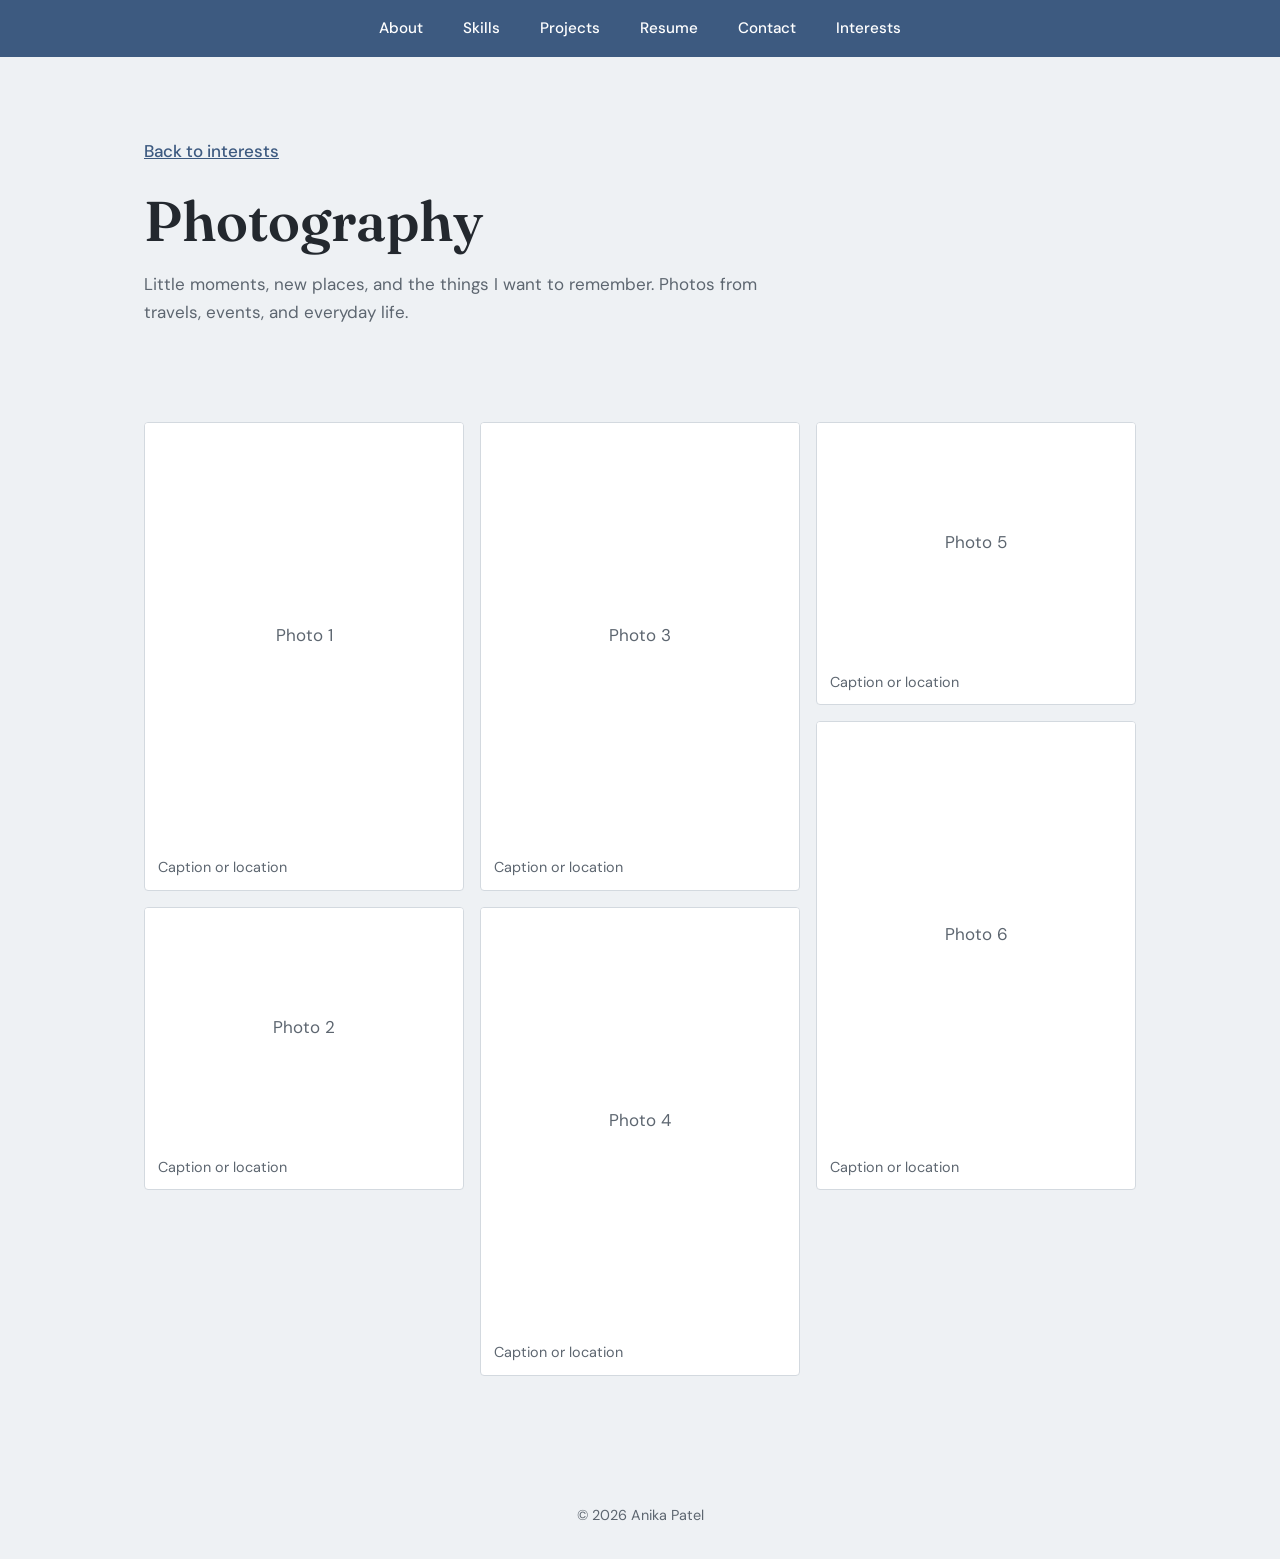
==== photography.html @ 52171f30 "Add files via upload" ====
<!DOCTYPE html>
<html lang="en">
<head>
<meta charset="utf-8">
<meta name="viewport" content="width=device-width, initial-scale=1">
<title>Photography | Anika Patel</title>
<link rel="preconnect" href="https://fonts.googleapis.com">
<link rel="preconnect" href="https://fonts.gstatic.com" crossorigin>
<link href="https://fonts.googleapis.com/css2?family=Fraunces:opsz,wght@9..144,400;9..144,600&family=DM+Sans:wght@400;500;700&display=swap" rel="stylesheet">
<link rel="stylesheet" href="styles.css">
</head>
<body>
<nav aria-label="Main">
  <ul>
    <li><a href="index.html#about">About</a></li>
    <li><a href="index.html#skills">Skills</a></li>
    <li><a href="index.html#projects">Projects</a></li>
    <li><a href="index.html#resume">Resume</a></li>
    <li><a href="index.html#contact">Contact</a></li>
    <li><a href="interests.html">Interests</a></li>
  </ul>
</nav>
<main>
  <div class="page-head">
    <a class="back" href="interests.html">Back to interests</a>
    <h1 style="font-size:clamp(2.25rem,6vw,3.5rem);margin-bottom:1rem">Photography</h1>
    <p>Little moments, new places, and the things I want to remember. Photos from travels, events, and everyday life.</p>
  </div>
  <section>
    <div class="gallery">
    <figure><div class="ph"><!-- <img src="photos/1.jpg" alt="Describe the photo"> -->Photo 1</div><figcaption>Caption or location</figcaption></figure>
    <figure><div class="ph"><!-- <img src="photos/2.jpg" alt="Describe the photo"> -->Photo 2</div><figcaption>Caption or location</figcaption></figure>
    <figure><div class="ph"><!-- <img src="photos/3.jpg" alt="Describe the photo"> -->Photo 3</div><figcaption>Caption or location</figcaption></figure>
    <figure><div class="ph"><!-- <img src="photos/4.jpg" alt="Describe the photo"> -->Photo 4</div><figcaption>Caption or location</figcaption></figure>
    <figure><div class="ph"><!-- <img src="photos/5.jpg" alt="Describe the photo"> -->Photo 5</div><figcaption>Caption or location</figcaption></figure>
    <figure><div class="ph"><!-- <img src="photos/6.jpg" alt="Describe the photo"> -->Photo 6</div><figcaption>Caption or location</figcaption></figure>
    </div>
  </section>
</main>
<footer>© 2026 Anika Patel</footer>
</body>
</html>
---- styles.css ----
/* ====== SWAP YOUR COLORS HERE ====== */
:root {
  --bg: #F7F3EB;        /* page background (cream) */
  --surface: #FCFAF6;   /* cards, form, panels */
  --text: #332724;      /* main text (espresso) */
  --muted: #71655e;     /* secondary text */
  --accent: #722F37;    /* nav bar, buttons, links (burgundy) */
  --accent-ink: #ffffff;/* text on accent */
  --line: #e6ddd1;      /* dividers */
  --rose: #E8D9D3;     /* skill pills, soft highlights */
  --taupe: #A99B8C;    /* spare accent */
}
/* =================================== */
:root {
  --bg: #eef1f4;        /* page background */
  --surface: #ffffff;   /* cards, form, panels */
  --text: #23282e;      /* main text */
  --muted: #5d6670;     /* secondary text */
  --accent: #3d5a80;    /* nav bar, buttons, links */
  --accent-ink: #ffffff;/* text on accent */
  --line: #d3d9df;      /* dividers */
}
/* =================================== */

* { box-sizing: border-box; margin: 0; }
html { scroll-behavior: smooth; scroll-padding-top: 64px; }
body { background: var(--bg); color: var(--text); font: 400 1.0625rem/1.65 "DM Sans", system-ui, sans-serif; }
h1, h2, h3 { font-family: "Fraunces", Georgia, serif; font-weight: 600; line-height: 1.15; }
a { color: var(--accent); }
:focus-visible { outline: 3px solid var(--accent); outline-offset: 3px; }

/* nav */
nav { position: sticky; top: 0; z-index: 10; background: var(--accent); }
nav ul { display: flex; justify-content: center; gap: clamp(1rem, 4vw, 2.5rem); list-style: none; padding: 0; }
nav a { display: block; padding: 1rem 0; color: var(--accent-ink); text-decoration: none; font-weight: 500; font-size: .95rem; }
nav a:hover { text-decoration: underline; text-underline-offset: 6px; }

section { max-width: 1040px; margin: 0 auto; padding: clamp(3.5rem, 9vw, 6rem) 1.5rem; }
section + section { border-top: 1px solid var(--line); }
h2 { font-size: clamp(2rem, 5vw, 2.75rem); margin-bottom: 2rem; }

/* hero */
.hero { display: grid; grid-template-columns: 1.4fr 1fr; gap: 3rem; align-items: center; min-height: 70vh; }
.hero h1 { font-size: clamp(2.5rem, 7vw, 4.25rem); margin-bottom: .75rem; }
.hero .role { font-size: 1.25rem; color: var(--accent); font-weight: 500; margin-bottom: 1.25rem; }
.hero p { max-width: 52ch; color: var(--muted); }
.hero .actions { display: flex; gap: .75rem; margin-top: 2rem; flex-wrap: wrap; }
.photo { aspect-ratio: 4 / 5; background: var(--surface); border: 6px solid var(--accent); border-radius: 4px; display: grid; place-items: center; color: var(--muted); font-size: .9rem; overflow: hidden; }
.photo img { width: 100%; height: 100%; object-fit: cover; }

.btn { display: inline-block; padding: .75rem 1.4rem; border-radius: 4px; background: var(--accent); color: var(--accent-ink); text-decoration: none; font-weight: 500; border: 2px solid var(--accent); cursor: pointer; font-family: inherit; font-size: 1rem; }
.btn.ghost { background: transparent; color: var(--accent); }
.btn:hover { filter: brightness(1.1); }

/* skills */
.skills { display: grid; grid-template-columns: repeat(auto-fit, minmax(240px, 1fr)); gap: 2.5rem; }
.skills h3 { font-size: 1.25rem; margin-bottom: .75rem; }
.skills ul { list-style: none; padding: 0; display: flex; flex-wrap: wrap; gap: .5rem; }
.skills li { background: var(--rose); border: 1px solid transparent; color: var(--accent); border-radius: 999px; padding: .3rem .9rem; font-size: .95rem; }

/* projects: two large side-by-side features */
.projects { display: grid; grid-template-columns: repeat(2, 1fr); gap: 2rem; }
.project { background: var(--surface); border: 1px solid var(--line); border-radius: 6px; overflow: hidden; display: flex; flex-direction: column; }
.project .shot { aspect-ratio: 16 / 10; background: var(--accent); color: var(--accent-ink); display: grid; place-items: center; font-family: "Fraunces", serif; font-size: 1.25rem; }
.project .shot img { width: 100%; height: 100%; object-fit: cover; }
.project .body { padding: 1.5rem; display: flex; flex-direction: column; gap: .75rem; flex: 1; }
.project h3 { font-size: 1.5rem; }
.project p { color: var(--muted); }
.project .tags { font-size: .9rem; color: var(--muted); }
.project .links { margin-top: auto; display: flex; gap: 1.25rem; font-weight: 500; }

/* resume */
.resume { display: flex; flex-wrap: wrap; gap: 2rem; align-items: center; justify-content: space-between; background: var(--surface); border: 1px solid var(--line); border-radius: 6px; padding: 2rem; }
.resume p { color: var(--muted); max-width: 46ch; }

/* contact */
.contact { display: grid; grid-template-columns: 1fr 1.2fr; gap: 3rem; }
.contact p { color: var(--muted); margin-bottom: 1rem; }
.contact .social { display: flex; gap: 1.25rem; font-weight: 500; margin-top: 1.5rem; }
form { background: var(--surface); border: 1px solid var(--line); border-radius: 6px; padding: 1.75rem; display: grid; gap: 1.1rem; }
label { display: grid; gap: .35rem; font-size: .9rem; font-weight: 500; }
input, textarea { font: inherit; padding: .65rem .8rem; border: 1px solid var(--line); border-radius: 4px; background: var(--bg); color: var(--text); }
textarea { min-height: 120px; resize: vertical; }
form .btn { justify-self: start; }

footer { text-align: center; padding: 2rem 1.5rem; color: var(--muted); font-size: .9rem; }

@media (max-width: 760px) {
  .hero, .projects, .contact { grid-template-columns: 1fr; }
  .hero { min-height: 0; }
  .photo { max-width: 320px; }
}
@media (prefers-reduced-motion: reduce) { html { scroll-behavior: auto; } }

/* interests + sub pages */
.page-head { max-width: 1040px; margin: 0 auto; padding: clamp(3rem, 8vw, 5rem) 1.5rem 0; }
.page-head p { color: var(--muted); max-width: 56ch; }
.page-head a.back { display: inline-block; margin-bottom: 1.5rem; font-weight: 500; }
.page-head + section { border-top: 0; }
.interests { display: grid; grid-template-columns: repeat(2, 1fr); gap: 2rem; }
.interest { display: flex; flex-direction: column; background: var(--surface); border: 1px solid var(--line); border-radius: 6px; overflow: hidden; text-decoration: none; color: var(--text); }
.interest .shot { aspect-ratio: 4 / 3; background: var(--accent); color: var(--accent-ink); display: grid; place-items: center; font-family: "Fraunces", serif; font-size: 1.25rem; }
.interest .shot img { width: 100%; height: 100%; object-fit: cover; }
.interest .body { padding: 1.5rem; display: grid; gap: .5rem; }
.interest h3 { font-size: 1.5rem; }
.interest p { color: var(--muted); }
.interest .go { color: var(--accent); font-weight: 500; }
.interest:hover h3 { text-decoration: underline; text-underline-offset: 5px; }
.gallery { columns: 3 240px; column-gap: 1rem; }
.gallery figure { break-inside: avoid; margin-bottom: 1rem; background: var(--surface); border: 1px solid var(--line); border-radius: 4px; overflow: hidden; }
.gallery img { display: block; width: 100%; }
.gallery .ph { aspect-ratio: 3 / 4; display: grid; place-items: center; color: var(--muted); background: var(--surface); }
.gallery figure:nth-child(3n+2) .ph { aspect-ratio: 4 / 3; }
.gallery figcaption { padding: .6rem .8rem; font-size: .9rem; color: var(--muted); }
.videos { display: grid; grid-template-columns: repeat(auto-fit, minmax(300px, 1fr)); gap: 1.5rem; }
.video { background: var(--surface); border: 1px solid var(--line); border-radius: 6px; overflow: hidden; }
.video .frame { aspect-ratio: 16 / 9; background: var(--accent); color: var(--accent-ink); display: grid; place-items: center; }
.video iframe { width: 100%; height: 100%; border: 0; }
.video p { padding: 1rem 1.25rem; color: var(--muted); }
@media (max-width: 760px) { .interests { grid-template-columns: 1fr; } }
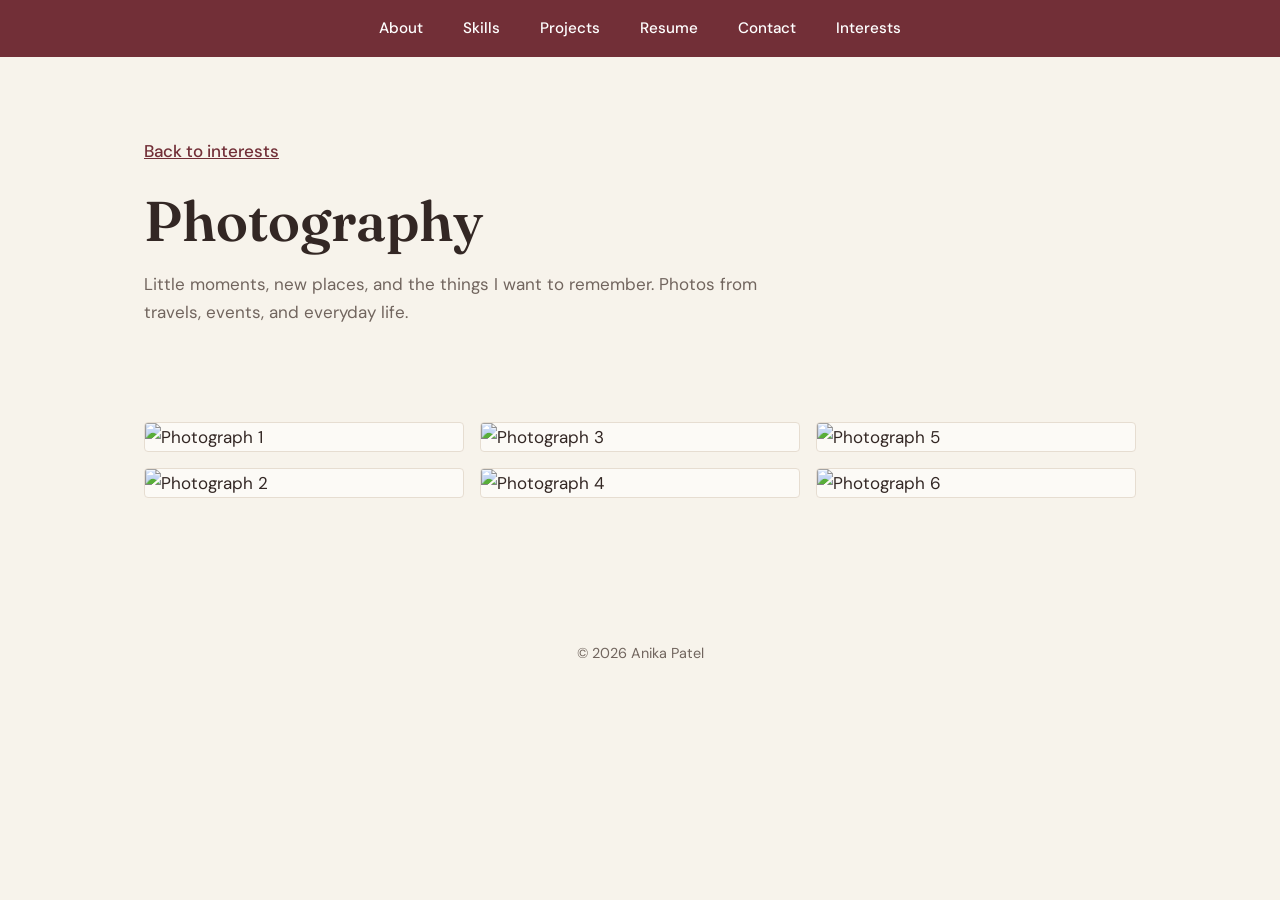
==== commit 186dad1a: "Add files via upload" ====
--- a/photography.html
+++ b/photography.html
@@ -28,12 +28,12 @@
   </div>
   <section>
     <div class="gallery">
-    <figure><div class="ph"><!-- <img src="photos/1.jpg" alt="Describe the photo"> -->Photo 1</div><figcaption>Caption or location</figcaption></figure>
-    <figure><div class="ph"><!-- <img src="photos/2.jpg" alt="Describe the photo"> -->Photo 2</div><figcaption>Caption or location</figcaption></figure>
-    <figure><div class="ph"><!-- <img src="photos/3.jpg" alt="Describe the photo"> -->Photo 3</div><figcaption>Caption or location</figcaption></figure>
-    <figure><div class="ph"><!-- <img src="photos/4.jpg" alt="Describe the photo"> -->Photo 4</div><figcaption>Caption or location</figcaption></figure>
-    <figure><div class="ph"><!-- <img src="photos/5.jpg" alt="Describe the photo"> -->Photo 5</div><figcaption>Caption or location</figcaption></figure>
-    <figure><div class="ph"><!-- <img src="photos/6.jpg" alt="Describe the photo"> -->Photo 6</div><figcaption>Caption or location</figcaption></figure>
+      <figure><img src="photos/1.jpg" alt="Photograph 1" loading="lazy"></figure>
+      <figure><img src="photos/2.jpg" alt="Photograph 2" loading="lazy"></figure>
+      <figure><img src="photos/3.jpg" alt="Photograph 3" loading="lazy"></figure>
+      <figure><img src="photos/4.jpg" alt="Photograph 4" loading="lazy"></figure>
+      <figure><img src="photos/5.jpg" alt="Photograph 5" loading="lazy"></figure>
+      <figure><img src="photos/6.jpg" alt="Photograph 6" loading="lazy"></figure>
     </div>
   </section>
 </main>
--- a/styles.css
+++ b/styles.css
@@ -9,16 +9,6 @@
   --line: #e6ddd1;      /* dividers */
   --rose: #E8D9D3;     /* skill pills, soft highlights */
   --taupe: #A99B8C;    /* spare accent */
-}
-/* =================================== */
-:root {
-  --bg: #eef1f4;        /* page background */
-  --surface: #ffffff;   /* cards, form, panels */
-  --text: #23282e;      /* main text */
-  --muted: #5d6670;     /* secondary text */
-  --accent: #3d5a80;    /* nav bar, buttons, links */
-  --accent-ink: #ffffff;/* text on accent */
-  --line: #d3d9df;      /* dividers */
 }
 /* =================================== */
 
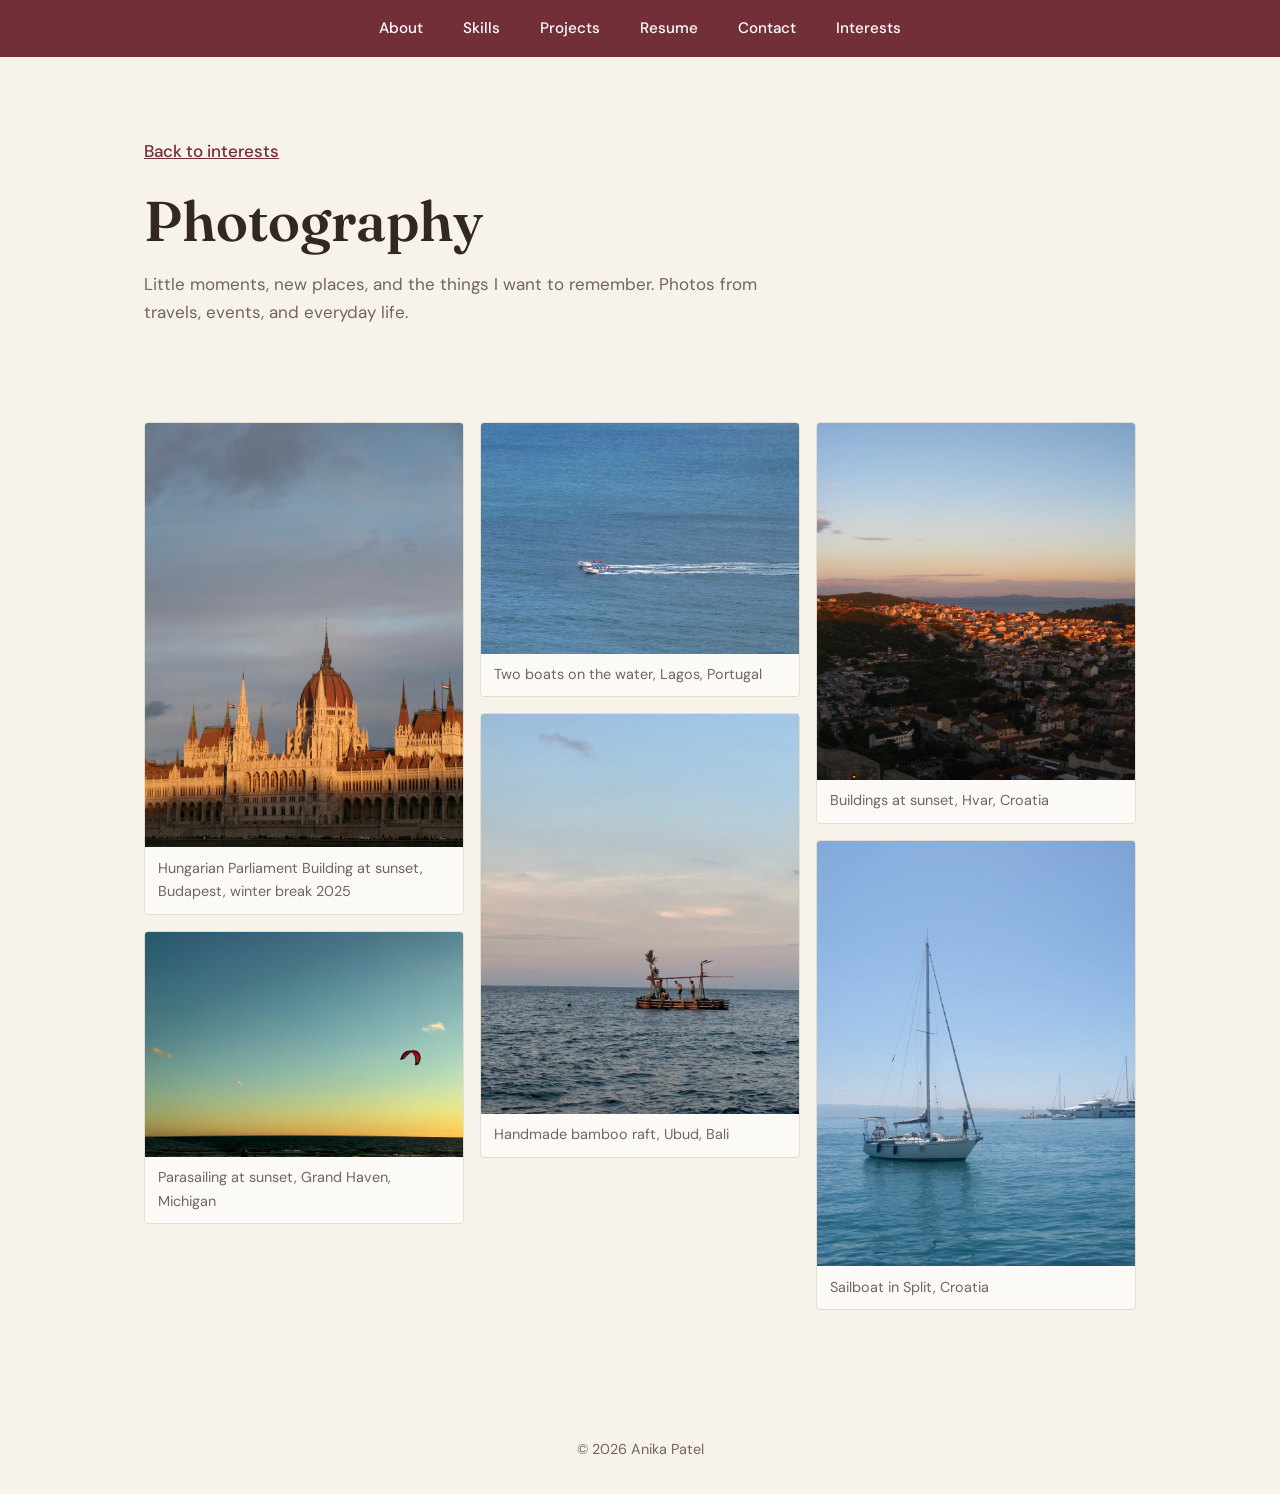
==== commit f60ac179: "Add files via upload" ====
--- a/photography.html
+++ b/photography.html
@@ -28,12 +28,12 @@
   </div>
   <section>
     <div class="gallery">
-      <figure><img src="photos/1.jpg" alt="Photograph 1" loading="lazy"></figure>
-      <figure><img src="photos/2.jpg" alt="Photograph 2" loading="lazy"></figure>
-      <figure><img src="photos/3.jpg" alt="Photograph 3" loading="lazy"></figure>
-      <figure><img src="photos/4.jpg" alt="Photograph 4" loading="lazy"></figure>
-      <figure><img src="photos/5.jpg" alt="Photograph 5" loading="lazy"></figure>
-      <figure><img src="photos/6.jpg" alt="Photograph 6" loading="lazy"></figure>
+      <figure><img src="1.jpg" alt="Hungarian Parliament Building at sunset" loading="lazy"><figcaption>Hungarian Parliament Building at sunset, Budapest, winter break 2025</figcaption></figure>
+      <figure><img src="2.jpg" alt="Person parasailing at sunset in Grand Haven" loading="lazy"><figcaption>Parasailing at sunset, Grand Haven, Michigan</figcaption></figure>
+      <figure><img src="3.jpg" alt="Two boats on the water in Lagos, Portugal" loading="lazy"><figcaption>Two boats on the water, Lagos, Portugal</figcaption></figure>
+      <figure><img src="4.jpg" alt="Handmade bamboo raft in Ubud, Bali" loading="lazy"><figcaption>Handmade bamboo raft, Ubud, Bali</figcaption></figure>
+      <figure><img src="5.jpg" alt="Buildings at sunset in Hvar, Croatia" loading="lazy"><figcaption>Buildings at sunset, Hvar, Croatia</figcaption></figure>
+      <figure><img src="6.jpg" alt="Sailboat in Split, Croatia" loading="lazy"><figcaption>Sailboat in Split, Croatia</figcaption></figure>
     </div>
   </section>
 </main>
